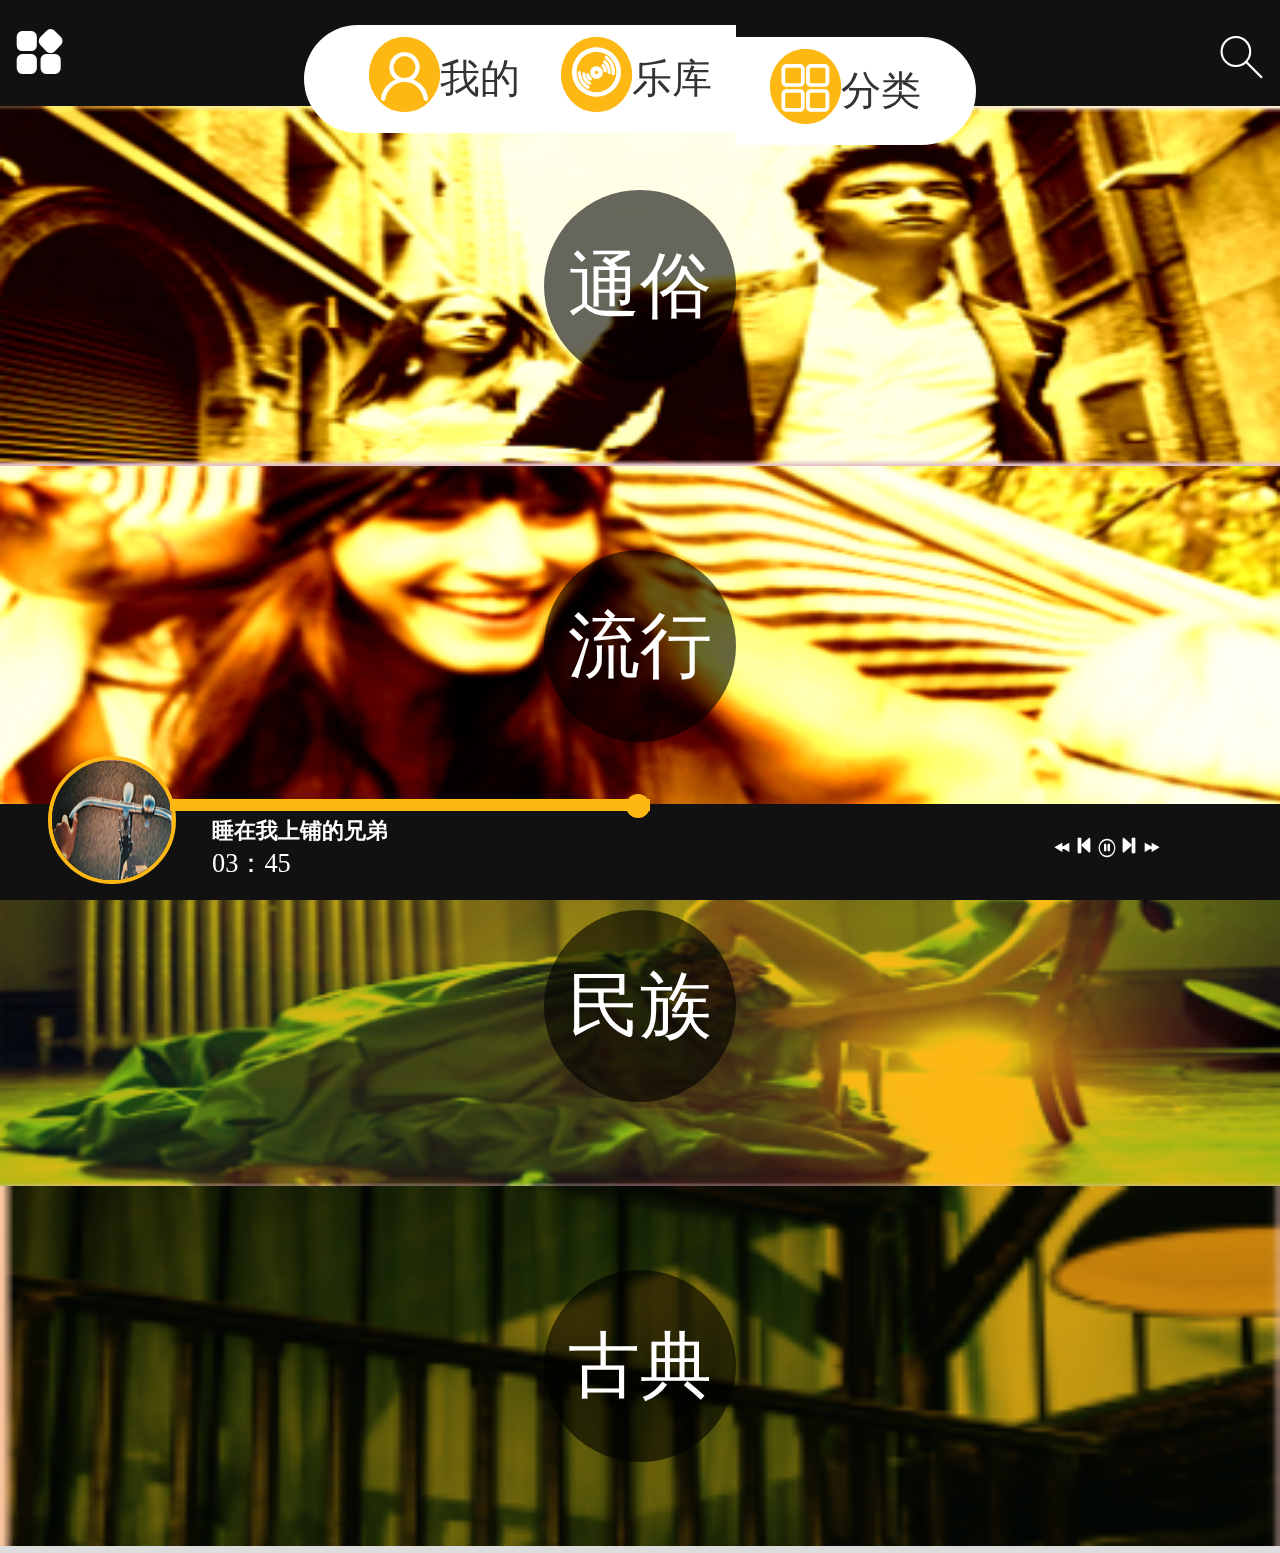
==== mobile/list.html @ 3e705b94 "music" ====
<!DOCTYPE html>
<html>
<head>
    <meta charset="UTF-8">
    <meta name="viewport" content="width=device-width, initial-scale=1.0, maximum-scale=1.0, minimum-scale==0,user-scalable=0">
    <title></title>
    <script src="js/zepto.min.js"></script>
    <script src="js/swiper.jquery.js"></script>
    <script src="js/swiper.animate1.0.2.min.js"></script>
    <link rel="stylesheet" href="css/swiper.min1.css" />
    <link rel="stylesheet" href="css/animate.min.css" />
    <link rel="stylesheet" href="css/list.css" />
    <link rel="stylesheet" href="css/iconfont.css" />
</head>
<script>
    function resize(originSize){
        var widths=document.documentElement.clientWidth;
        var heights=document.documentElement.clientHeight;
        if(widths<heights){
            var scale=widths/originSize*100;
        }else if(widths>=heights){

            var scale=heights/originSize*100;
        }
        document.getElementsByTagName("html")[0].style.fontSize=scale+"px";
    }
    $(function(){
        resize(750);
        var mySwiper = new Swiper('.swiper-container',{
            pagination : '.swiper-pagination'
        })
        $(".icon-mulu").click(function(){
            $(".cehua").css("left","0");
            $(".mask").css("display","block");
        })
        $(".mask").click(function(){
            $(".cehua").css("left","-6rem");
            $(".mask").css("display","none");
        })
    })
</script>
<body>
<header class="head">
    <div class="iconfont icon-mulu"></div>
    <nav class="nav">
        <a href="mine.html"><b class="iconfont icon-wode"></b>我的</a>
        <a href="index.html"><b class="iconfont icon-cd"></b>乐库</a>
        <a href="list.html"><b class="iconfont icon-fenlei"></b>分类</a>
    </nav>
    <div class="iconfont icon-11"></div>
</header>
<div class="cehua">
    <div class="top">
        <img src="img/2016-12-13_143852.png" alt="">
        <div class="text">
            <h3>乖乖果效</h3>
            <p>Small apple,Small life.</p>
        </div>
    </div>
    <div class="chb">
        <ul>
            <li>
                <b class="iconfont icon-naozhong"></b>
                <span>定时关闭</span>
                <b class="iconfont icon-renturn"></b>
            </li>
            <li>
                <b class="iconfont icon-huiyuanzhongxin"></b>
                <span>会员中心</span>
                <b class="iconfont icon-renturn"></b>
            </li>
            <li>
                <b class="iconfont icon-shanchu"></b>
                <span>清除缓存</span>
                <b class="iconfont icon-renturn"></b>
            </li>
            <li>
                <b class="iconfont icon-guanyuwomen"></b>
                <span>关于我们</span>
                <b class="iconfont icon-renturn"></b>
            </li>
            <li>
                <b class="iconfont icon-fankui"></b>
                <span>反馈</span>
                <b class="iconfont icon-renturn"></b>
            </li>
        </ul>
    </div>
    <button>退出登录</button>
</div>
<div class="mask"></div>
<div class="body">
    <div class="box">
        <img src="img/2016-12-13_152124.png" alt="">
        <div class="text">通俗</div>
    </div>
    <div class="box">
        <img src="img/2016-12-13_152227.png" alt="">
        <div class="text">流行</div>
    </div>
    <div class="box">
        <img src="img/2016-12-13_152251.png" alt="">
        <div class="text">民族</div>
    </div>
    <div class="box">
        <img src="img/2016-12-13_152315.png" alt="">
        <div class="text">古典</div>
    </div>
</div>
<a href="lyric.html" class="playbox">
    <img src="img/2016-12-13_113239.png" alt="">
    <div class="text">
        <h5>睡在我上铺的兄弟</h5>
        <p>03：45</p>
    </div>
    <div class="progress">
        <div class="cir"></div>
    </div>
    <div class="pla">
        <b class="iconfont icon-ttpodicon"></b>
        <b class="iconfont icon-shangyiqu"></b>
        <b class="iconfont icon-bofang"></b>
        <b class="iconfont icon-xiayiqu"></b>
        <b class="iconfont icon-ttpodicon1"></b>
    </div>

</a>
</body>
</html>
---- mobile/css/list.css ----
body,html{
    padding:0;margin:0;
    background: #ddd;
    font-size: 0.22rem;
    color: #666;
}
*{
    padding: 0;margin: 0;
    list-style: none;
}
.head{
    padding:0.1rem;margin:0;
    box-sizing: border-box;
    width: 100%;
    height:0.88rem;
    background: #111;
    border-top: 1px solid #111;
    position: fixed;
    top:0;left:0;
    z-index: 5;
}
.head .iconfont{
    line-height: 0.7rem;
    font-size: 0.44rem;
    color:#fff;
}
.icon-mulu{
    float: left;
}
.icon-11{
    float: right;
}

nav{
    width: 5.6rem;
    height:0.9rem;
    box-sizing: border-box;
    position: absolute;
    left:0;right:0;
    margin: 0 auto;
    margin-top: 0.1rem;
    z-index: 8;
}
nav .iconfont{
    background:#FDB814;
    border: 0.08rem solid #FDB814;
    border-radius: 50%;
    color:#fff ;
    font-size: 0.16rem;
}
nav a{
    padding: 0;margin: 0;
    text-decoration: none;
    padding-right:0.2rem;
    box-sizing: border-box;
    display: inline-block;
    font-size: 0.33rem;
    width: 1.6rem;
    height:0.9rem;
    line-height: 0.9rem;
    float: left;
    color: #333;
    text-align: right;
}
nav a:nth-child(1){
    width: 2rem;
    background: #fff;
    border-radius: 0.9rem 0 0 0.9rem;
}
nav a:nth-child(2){
    background: #fff;
}
nav a:nth-child(3){
    width: 2rem;
    background: #fff;
    padding-right:0.46rem ;
    box-sizing: border-box;
    border-radius: 0 0.9rem 0.9rem 0;
    margin-top:0.1rem;

}
.cehua{
    width: 6rem;
    height:100%;
    background:  #ddd;
    position: absolute;
    left:-6rem;
    top:0;
    z-index: 30;
}
.top{
    width: 100%;
    height:5rem;
    background: #222;
}
.top img{
    width: 2rem;
    height:2rem;
    margin: 0.8rem;
    margin-top: 1.6rem;
    margin-right: 0.5rem;
    border-radius: 50%;
    float: left;
}
.top .text{

    float: left;
    width: 2.4rem;
    line-height: 0.5rem;
    margin-top: 1.9rem;
}
.top h3{
    color: #fff;
}
.chb{
    width: 100%;
    padding: 0 0.5rem;
    box-sizing: border-box;
    margin-top: 0.5rem;
    position: relative;
}

.chb li{
    line-height: 1rem;
    border-bottom: 0.02rem solid #666;
}
.chb .iconfont{
    color: #FDB814;
}
.chb .icon-renturn{
    position: absolute;
    right:0.8rem;
    color: #999;
}
.cehua button{
    display:block;
    width: 2rem;
    height:0.5rem;
    background: #FDB814;
    color:#fff;
    margin: 1rem auto;

}
.mask{
    width: 100%;
    height:100%;
    background: rgba(0,0,0,0.5);
    position: fixed;
    top:0;left: 0;
    z-index: 8;
    display: none;
}
.body{
    margin-top: 0.88rem;
}
.box{
    width:100%;
    height:3rem;
    z-index: 2;
    position: relative;
}
.box .text{
    width: 1.6rem;
    height:1.6rem;
    background: rgba(0,0,0,0.6);
    border-radius: 50%;
    position: absolute;
    top:0;bottom: 0;
    left: 0;right:0;
    margin: auto;
    text-align: center;
    line-height: 1.6rem;
    color: #fff;
    font-size: 0.6rem;
    animation: text 2s ease;
}
@keyframes text {
    0%{
        transform: rotateY(180deg);
    }
    100%{
        transform: rotateY(0deg);
    }
}
.box img{
    width:100%;
    height:100%;
}

.playbox{
    width: 100%;
    height:0.8rem;
    background:#111;
    margin-top: 0;
    color:#fff;
    position: fixed;
    bottom: 0;
    z-index: 2;
}
.playbox img{
    width: 1rem;
    height:1rem;
    border-radius: 50%;
    margin-top: -0.4rem;
    margin-left: 0.4rem;
    border: 0.04rem solid #FDB814;
    float: left;
}
.playbox .text{
    float: left;
    margin-left: 0.2rem;
    padding: 0.1rem;
    box-sizing: border-box;
}
.playbox h5{
    color: #fff;
}
.pla{
    float: right;
    margin-right: 1rem;
    margin-top:0.2rem;
}
.progress{
    width: 4rem;
    height:0.1rem;
    background: #FDB814;
    position: absolute;
    left:1.42rem;
    top:-0.04rem;
}
.cir{
    width: 0.2rem;
    height:0.2rem;
    background-color: #FDB814;
    border-radius: 50%;
    position: absolute;
    right:0;top:-0.04rem;
}
---- mobile/css/iconfont.css ----
@font-face {font-family: "iconfont";
  src: url('iconfont.eot?t=1481679688878'); /* IE9*/
  src: url('iconfont.eot?t=1481679688878#iefix') format('embedded-opentype'), /* IE6-IE8 */
  url('iconfont.woff?t=1481679688878') format('woff'), /* chrome, firefox */
  url('iconfont.ttf?t=1481679688878') format('truetype'), /* chrome, firefox, opera, Safari, Android, iOS 4.2+*/
  url('iconfont.svg?t=1481679688878#iconfont') format('svg'); /* iOS 4.1- */
}

.iconfont {
  font-family:"iconfont" !important;
  font-size:16px;
  font-style:normal;
  -webkit-font-smoothing: antialiased;
  -moz-osx-font-smoothing: grayscale;
}

.icon-fanhui:before { content: "\e600"; }

.icon-shuaxin:before { content: "\e601"; }

.icon-11:before { content: "\e606"; }

.icon-xiazai:before { content: "\e62a"; }

.icon-xingji:before { content: "\e684"; }

.icon-ttpodicon:before { content: "\e64d"; }

.icon-ttpodicon1:before { content: "\e64e"; }

.icon-play:before { content: "\e6bb"; }

.icon-naozhong:before { content: "\e657"; }

.icon-shanchu:before { content: "\e602"; }

.icon-fenlei:before { content: "\e612"; }

.icon-guanyuwomen:before { content: "\e603"; }

.icon-svg11:before { content: "\e832"; }

.icon-wode:before { content: "\e64f"; }

.icon-fankui:before { content: "\e604"; }

.icon-bofang:before { content: "\e62f"; }

.icon-jinru:before { content: "\e627"; }

.icon-xihuan:before { content: "\e6b3"; }

.icon-changge:before { content: "\e634"; }

.icon-xinjian:before { content: "\e66a"; }

.icon-renturn:before { content: "\e63d"; }

.icon-mulu:before { content: "\e62c"; }

.icon-shangyiqu-copy:before { content: "\e605"; }

.icon-buxihuan:before { content: "\e67d"; }

.icon-huiyuanzhongxin:before { content: "\e60a"; }

.icon-next:before { content: "\e64c"; }

.icon-previous:before { content: "\e650"; }

.icon-shangyiqu:before { content: "\e633"; }

.icon-xiayiqu:before { content: "\e636"; }

.icon-cd:before { content: "\e631"; }
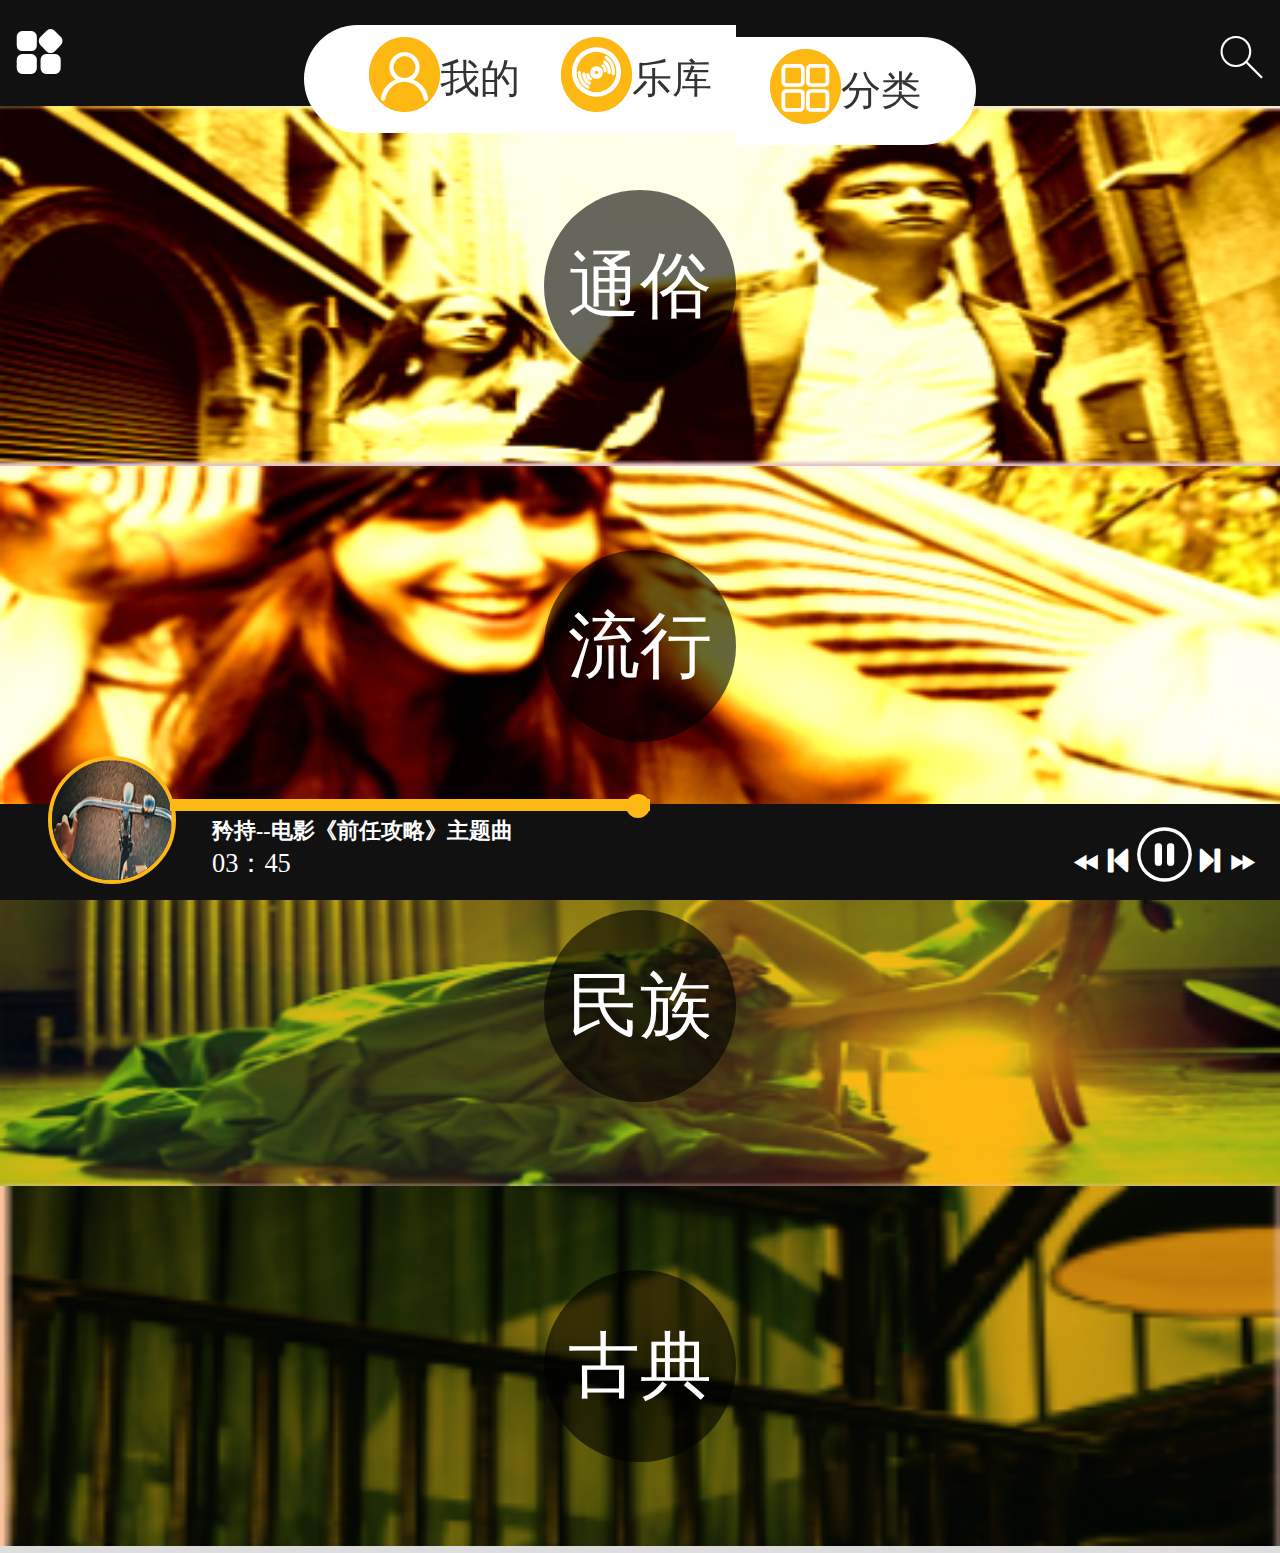
==== commit fcdb3788: "show" ====
--- a/mobile/list.html
+++ b/mobile/list.html
@@ -37,6 +37,12 @@
             $(".cehua").css("left","-6rem");
             $(".mask").css("display","none");
         })
+        $(".icon-11").click(function(){
+            $(".seach").css("display","block")
+        })
+        $(".icon-fanhui").click(function(){
+            $(".seach").css("display","none")
+        })
     })
 </script>
 <body>
@@ -60,9 +66,11 @@
     <div class="chb">
         <ul>
             <li>
-                <b class="iconfont icon-naozhong"></b>
-                <span>定时关闭</span>
-                <b class="iconfont icon-renturn"></b>
+                <a href="close.html">
+                    <b class="iconfont icon-naozhong"></b>
+                    <span>定时关闭</span>
+                    <b class="iconfont icon-renturn"></b>
+                </a>
             </li>
             <li>
                 <b class="iconfont icon-huiyuanzhongxin"></b>
@@ -89,28 +97,61 @@
     <button>退出登录</button>
 </div>
 <div class="mask"></div>
+<div class="seach">
+    <div class="top">
+        <b class="iconfont icon-fanhui"></b>
+        <form action="">
+            <input type="text " value="请输入音乐、歌手、歌词">
+            <input value="搜索" type="button">
+        </form>
+        <p>取消</p>
+    </div>
+    <div class="hot">
+        <p>热门搜索</p>
+        <span>绿茶</span>
+        <span>听见下雨的声音</span>
+        <span>雨一直下</span>
+        <span>一次就好</span>
+        <span>海绵宝宝</span>
+        <span>演员</span>
+        <span>那就这样吧</span>
+        <span>不完美女孩</span>
+        <span>白日梦</span>
+        <span>异想记</span>
+        <div style="clear:both"></div>
+    </div>
+    <ul class="list">
+        <li class="iconfont icon-jinru">矜持</li>
+        <li class="iconfont icon-jinru">自由</li>
+        <li class="iconfont icon-jinru">思念是一种病</li>
+        <li class="iconfont icon-jinru">那些花儿</li>
+        <li class="iconfont icon-jinru">听妈妈的话</li>
+        <li class="iconfont icon-jinru">海绵宝宝</li>
+    </ul>
+    <div class="clear">清除搜索历史</div>
+</div>
 <div class="body">
-    <div class="box">
+    <a href="list2.html" class="box">
         <img src="img/2016-12-13_152124.png" alt="">
         <div class="text">通俗</div>
-    </div>
-    <div class="box">
+    </a>
+    <a href="list2.html" class="box">
         <img src="img/2016-12-13_152227.png" alt="">
         <div class="text">流行</div>
-    </div>
-    <div class="box">
+    </a>
+    <a href="list2.html" class="box">
         <img src="img/2016-12-13_152251.png" alt="">
         <div class="text">民族</div>
-    </div>
-    <div class="box">
+    </a>
+    <a href="list2.html" class="box">
         <img src="img/2016-12-13_152315.png" alt="">
         <div class="text">古典</div>
-    </div>
+    </a>
 </div>
 <a href="lyric.html" class="playbox">
     <img src="img/2016-12-13_113239.png" alt="">
     <div class="text">
-        <h5>睡在我上铺的兄弟</h5>
+        <h5>矜持--电影《前任攻略》主题曲</h5>
         <p>03：45</p>
     </div>
     <div class="progress">
--- a/mobile/css/list.css
+++ b/mobile/css/list.css
@@ -2,6 +2,10 @@
     padding:0;margin:0;
     background: #ddd;
     font-size: 0.22rem;
+    color: #666;
+}
+a{
+    text-decoration: none;
     color: #666;
 }
 *{
@@ -150,10 +154,85 @@
     z-index: 8;
     display: none;
 }
+.seach{
+    width: 100%;
+    height:100%;
+    position: fixed;
+    top:0;
+    background: #222;
+    z-index: 6;
+    display:none;
+}
+.seach .top{
+    width:100%;
+    height:0.88rem;
+    background: #111;
+    padding:0.2rem;
+    box-sizing: border-box;
+}
+.seach .top input:nth-child(1){
+    width: 4.8rem;
+    margin-left:0.2rem;
+    background: #666;
+    color:#ccc;
+    font-size: 0.15rem;
+}
+.seach .top input:nth-child(2){
+    width: 0.8rem;
+    color: #fff;
+    background: #222;
+    margin-right: 0.2rem;
+}
+.seach .top b{
+    float: left;
+    color: #fff;
+    margin-top: 0.1rem;
+    font-size: 0.4rem;
+}
+.seach .top p{
+    float: left;
+    color: #fff;
+    margin-top: 0.1rem;
+    font-size: 0.25rem;
+}
+.seach .top input{
+    float: left;
+    height:0.5rem;
+    border: none;
+}
+.seach .hot{
+    padding: 0.2rem;
+}
+.secch .hot p{
+    display: block;
+    margin: 0.2rem 0;
+}
+.seach .hot span{
+    display: block;
+    float: left;
+    margin: 0.1rem 0.2rem;
+    border: 0.01rem solid #ccc;
+    padding: 0.1rem;
+    border-radius: 0.05rem;
+}
+.seach .list{
+    width: 100%;
+    padding: 0.5rem;
+}
+.seach .list li{
+    width: 80%;
+    padding: 0.2rem 0;
+    border-bottom: 0.01rem solid #ccc;
+}
+.clear{
+    color: #FDB814;
+    text-align: center;
+}
 .body{
     margin-top: 0.88rem;
 }
 .box{
+    display: block;
     width:100%;
     height:3rem;
     z-index: 2;
@@ -208,6 +287,9 @@
 }
 .playbox .text{
     float: left;
+    width: 3.4rem;
+    height: 0.88rem;
+    overflow: hidden;
     margin-left: 0.2rem;
     padding: 0.1rem;
     box-sizing: border-box;
@@ -217,8 +299,15 @@
 }
 .pla{
     float: right;
-    margin-right: 1rem;
-    margin-top:0.2rem;
+    margin-right: 0.2rem;
+    margin-top:0.15rem;
+    text-decoration: none;
+}
+.pla b{
+    font-size: 0.22rem;
+}
+.pla .icon-bofang{
+    font-size: 0.44rem;
 }
 .progress{
     width: 4rem;
--- a/mobile/css/iconfont.css
+++ b/mobile/css/iconfont.css
@@ -1,10 +1,10 @@
 
 @font-face {font-family: "iconfont";
-  src: url('iconfont.eot?t=1481679688878'); /* IE9*/
-  src: url('iconfont.eot?t=1481679688878#iefix') format('embedded-opentype'), /* IE6-IE8 */
-  url('iconfont.woff?t=1481679688878') format('woff'), /* chrome, firefox */
-  url('iconfont.ttf?t=1481679688878') format('truetype'), /* chrome, firefox, opera, Safari, Android, iOS 4.2+*/
-  url('iconfont.svg?t=1481679688878#iconfont') format('svg'); /* iOS 4.1- */
+  src: url('iconfont.eot?t=1482066862478'); /* IE9*/
+  src: url('iconfont.eot?t=1482066862478#iefix') format('embedded-opentype'), /* IE6-IE8 */
+  url('iconfont.woff?t=1482066862478') format('woff'), /* chrome, firefox */
+  url('iconfont.ttf?t=1482066862478') format('truetype'), /* chrome, firefox, opera, Safari, Android, iOS 4.2+*/
+  url('iconfont.svg?t=1482066862478#iconfont') format('svg'); /* iOS 4.1- */
 }
 
 .iconfont {
@@ -19,6 +19,8 @@
 
 .icon-shuaxin:before { content: "\e601"; }
 
+.icon-jinru1:before { content: "\e60b"; }
+
 .icon-11:before { content: "\e606"; }
 
 .icon-xiazai:before { content: "\e62a"; }
@@ -29,13 +31,21 @@
 
 .icon-ttpodicon1:before { content: "\e64e"; }
 
+.icon-ttpodicon2:before { content: "\e670"; }
+
 .icon-play:before { content: "\e6bb"; }
 
 .icon-naozhong:before { content: "\e657"; }
 
 .icon-shanchu:before { content: "\e602"; }
 
+.icon-fanhui1:before { content: "\e609"; }
+
+.icon-fenxiang:before { content: "\e607"; }
+
 .icon-fenlei:before { content: "\e612"; }
+
+.icon-dianzan:before { content: "\e83b"; }
 
 .icon-guanyuwomen:before { content: "\e603"; }
 
@@ -46,6 +56,10 @@
 .icon-fankui:before { content: "\e604"; }
 
 .icon-bofang:before { content: "\e62f"; }
+
+.icon-lishijilu:before { content: "\e619"; }
+
+.icon-gou:before { content: "\e610"; }
 
 .icon-jinru:before { content: "\e627"; }
 
@@ -63,6 +77,8 @@
 
 .icon-buxihuan:before { content: "\e67d"; }
 
+.icon-wodeqianbaoshouting:before { content: "\e654"; }
+
 .icon-huiyuanzhongxin:before { content: "\e60a"; }
 
 .icon-next:before { content: "\e64c"; }
@@ -73,5 +89,7 @@
 
 .icon-xiayiqu:before { content: "\e636"; }
 
+.icon-wusunyinzhi:before { content: "\e608"; }
+
 .icon-cd:before { content: "\e631"; }
 
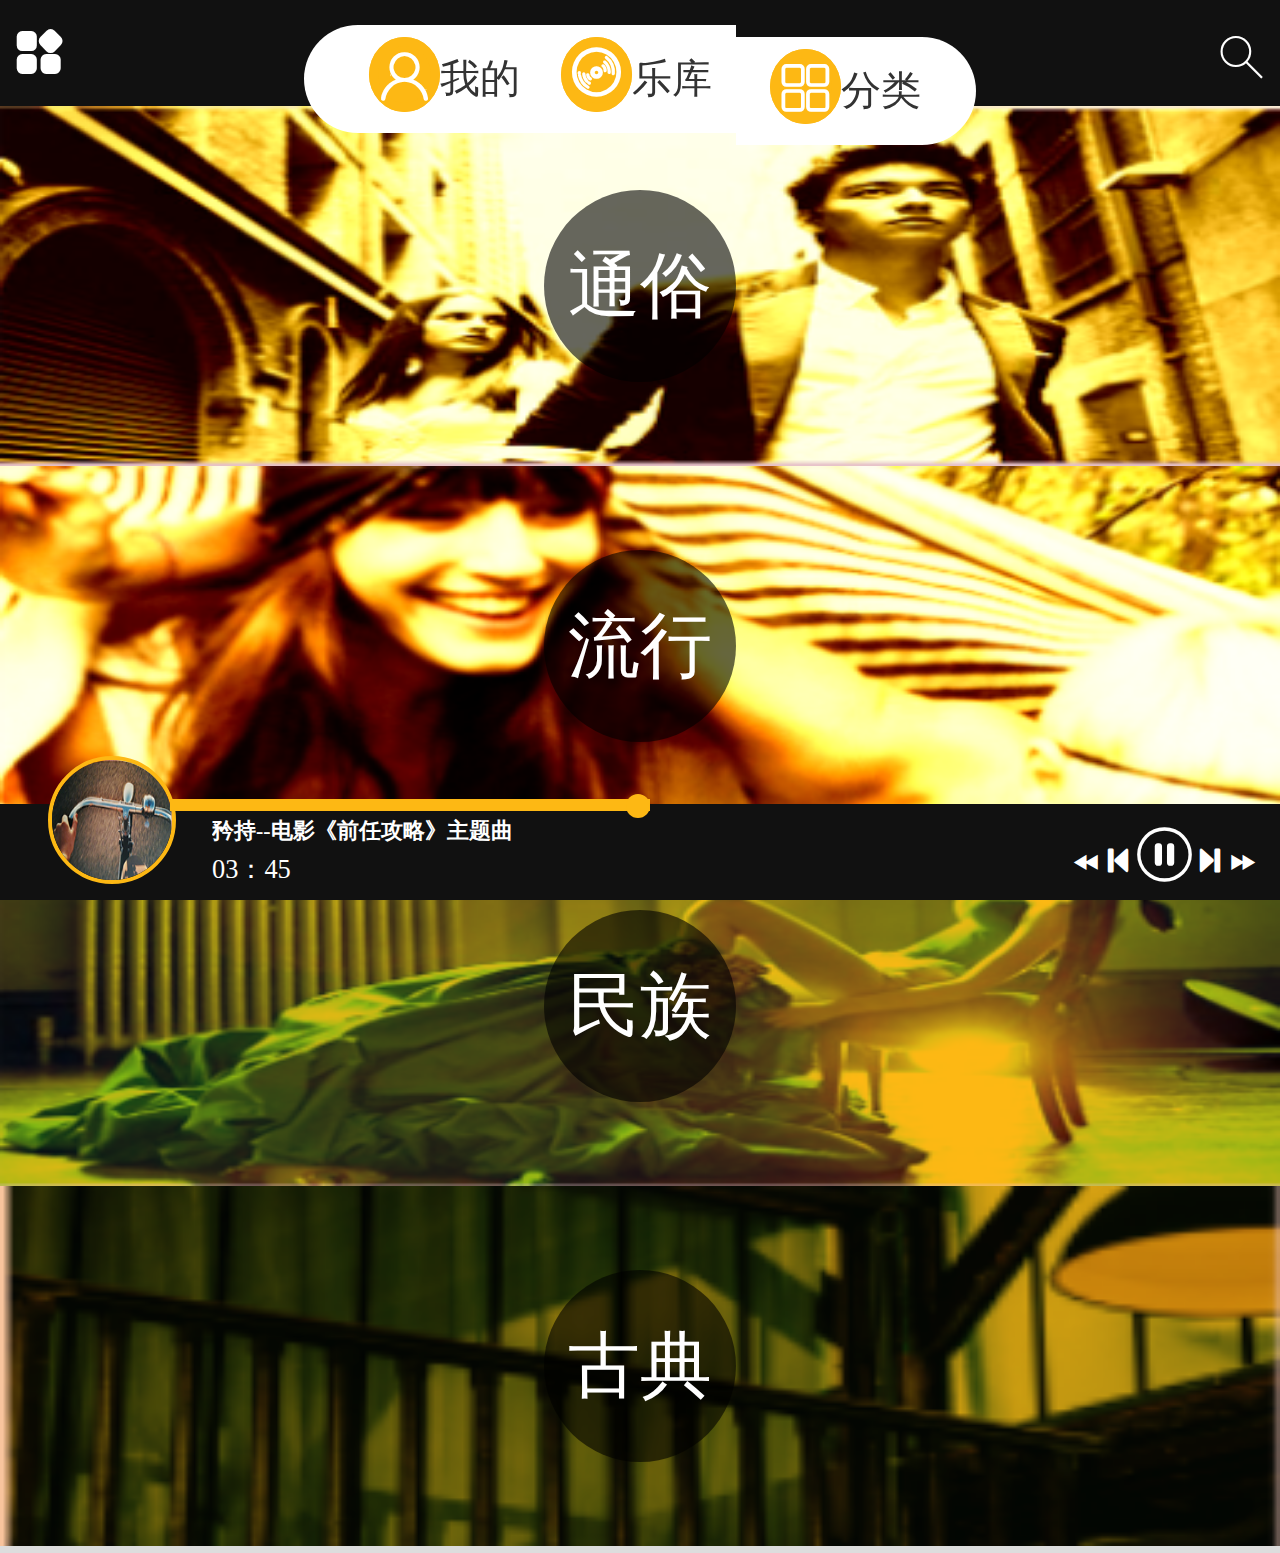
==== commit ef0f3a25: "login" ====
--- a/mobile/list.html
+++ b/mobile/list.html
@@ -43,6 +43,26 @@
         $(".icon-fanhui").click(function(){
             $(".seach").css("display","none")
         })
+        var flag=true;
+        $(".cehua button").click(function(){
+            if(flag){
+                $(".cehua button").html("登录/注册");
+                $(".cehua .text").css("display","none");
+                $(".cehua img").eq(0).css("display","none");
+                $(".cehua img").eq(1).css("display","block");
+
+                flag=false;
+            }else{
+                location.href="login.html";
+                setInterval(function(){
+                    $(".cehua button").html("退出登录");
+                    $(".cehua .text").css("display","block");
+                    $(".cehua img").eq(0).css("display","block");
+                    $(".cehua img").eq(1).css("display","none");
+                    flag=true;
+                },1000)
+            }
+        })
     })
 </script>
 <body>
@@ -58,6 +78,7 @@
 <div class="cehua">
     <div class="top">
         <img src="img/2016-12-13_143852.png" alt="">
+        <img src="img/1.png" alt="">
         <div class="text">
             <h3>乖乖果效</h3>
             <p>Small apple,Small life.</p>
@@ -78,19 +99,26 @@
                 <b class="iconfont icon-renturn"></b>
             </li>
             <li>
-                <b class="iconfont icon-shanchu"></b>
-                <span>清除缓存</span>
-                <b class="iconfont icon-renturn"></b>
+                <a href="delete.html">
+                    <b class="iconfont icon-shanchu"></b>
+                    <span>清除缓存</span>
+                    <b class="iconfont icon-renturn"></b>
+                </a>
+
             </li>
             <li>
-                <b class="iconfont icon-guanyuwomen"></b>
-                <span>关于我们</span>
-                <b class="iconfont icon-renturn"></b>
+                <a href="about.html">
+                    <b class="iconfont icon-guanyuwomen"></b>
+                    <span>关于我们</span>
+                    <b class="iconfont icon-renturn"></b>
+                </a>
             </li>
             <li>
-                <b class="iconfont icon-fankui"></b>
-                <span>反馈</span>
-                <b class="iconfont icon-renturn"></b>
+                <a href="fk.html">
+                    <b class="iconfont icon-fankui"></b>
+                    <span>反馈</span>
+                    <b class="iconfont icon-renturn"></b>
+                </a>
             </li>
         </ul>
     </div>
--- a/mobile/css/list.css
+++ b/mobile/css/list.css
@@ -105,6 +105,9 @@
     margin-right: 0.5rem;
     border-radius: 50%;
     float: left;
+}
+.top img:nth-child(2){
+    display: none;
 }
 .top .text{
 
@@ -143,7 +146,6 @@
     background: #FDB814;
     color:#fff;
     margin: 1rem auto;
-
 }
 .mask{
     width: 100%;
@@ -287,15 +289,15 @@
 }
 .playbox .text{
     float: left;
-    width: 3.4rem;
-    height: 0.88rem;
-    overflow: hidden;
     margin-left: 0.2rem;
     padding: 0.1rem;
     box-sizing: border-box;
 }
 .playbox h5{
     color: #fff;
+    width: 3.4rem;
+    overflow: hidden;
+    height: 0.3rem;
 }
 .pla{
     float: right;
--- a/mobile/css/iconfont.css
+++ b/mobile/css/iconfont.css
@@ -1,10 +1,10 @@
 
 @font-face {font-family: "iconfont";
-  src: url('iconfont.eot?t=1482066862478'); /* IE9*/
-  src: url('iconfont.eot?t=1482066862478#iefix') format('embedded-opentype'), /* IE6-IE8 */
-  url('iconfont.woff?t=1482066862478') format('woff'), /* chrome, firefox */
-  url('iconfont.ttf?t=1482066862478') format('truetype'), /* chrome, firefox, opera, Safari, Android, iOS 4.2+*/
-  url('iconfont.svg?t=1482066862478#iconfont') format('svg'); /* iOS 4.1- */
+  src: url('iconfont.eot?t=1482217638605'); /* IE9*/
+  src: url('iconfont.eot?t=1482217638605#iefix') format('embedded-opentype'), /* IE6-IE8 */
+  url('iconfont.woff?t=1482217638605') format('woff'), /* chrome, firefox */
+  url('iconfont.ttf?t=1482217638605') format('truetype'), /* chrome, firefox, opera, Safari, Android, iOS 4.2+*/
+  url('iconfont.svg?t=1482217638605#iconfont') format('svg'); /* iOS 4.1- */
 }
 
 .iconfont {
@@ -21,11 +21,17 @@
 
 .icon-jinru1:before { content: "\e60b"; }
 
+.icon-QQ:before { content: "\e60f"; }
+
 .icon-11:before { content: "\e606"; }
 
 .icon-xiazai:before { content: "\e62a"; }
 
+.icon-zhankai:before { content: "\e635"; }
+
 .icon-xingji:before { content: "\e684"; }
+
+.icon-tianjia:before { content: "\e6ad"; }
 
 .icon-ttpodicon:before { content: "\e64d"; }
 
@@ -49,9 +55,25 @@
 
 .icon-guanyuwomen:before { content: "\e603"; }
 
+.icon-pinglun:before { content: "\e638"; }
+
+.icon-gequxinxi:before { content: "\e6aa"; }
+
 .icon-svg11:before { content: "\e832"; }
 
+.icon-yixuan:before { content: "\e629"; }
+
+.icon-zhiding:before { content: "\e60d"; }
+
 .icon-wode:before { content: "\e64f"; }
+
+.icon-mima:before { content: "\e61e"; }
+
+.icon-weixin:before { content: "\e611"; }
+
+.icon-paizhao:before { content: "\e640"; }
+
+.icon-2:before { content: "\e60c"; }
 
 .icon-fankui:before { content: "\e604"; }
 
@@ -64,6 +86,8 @@
 .icon-jinru:before { content: "\e627"; }
 
 .icon-xihuan:before { content: "\e6b3"; }
+
+.icon-youxiang:before { content: "\e61c"; }
 
 .icon-changge:before { content: "\e634"; }
 
@@ -89,7 +113,11 @@
 
 .icon-xiayiqu:before { content: "\e636"; }
 
+.icon-shouhui:before { content: "\e67e"; }
+
 .icon-wusunyinzhi:before { content: "\e608"; }
 
 .icon-cd:before { content: "\e631"; }
 
+.icon-lingsheng:before { content: "\e60e"; }
+
